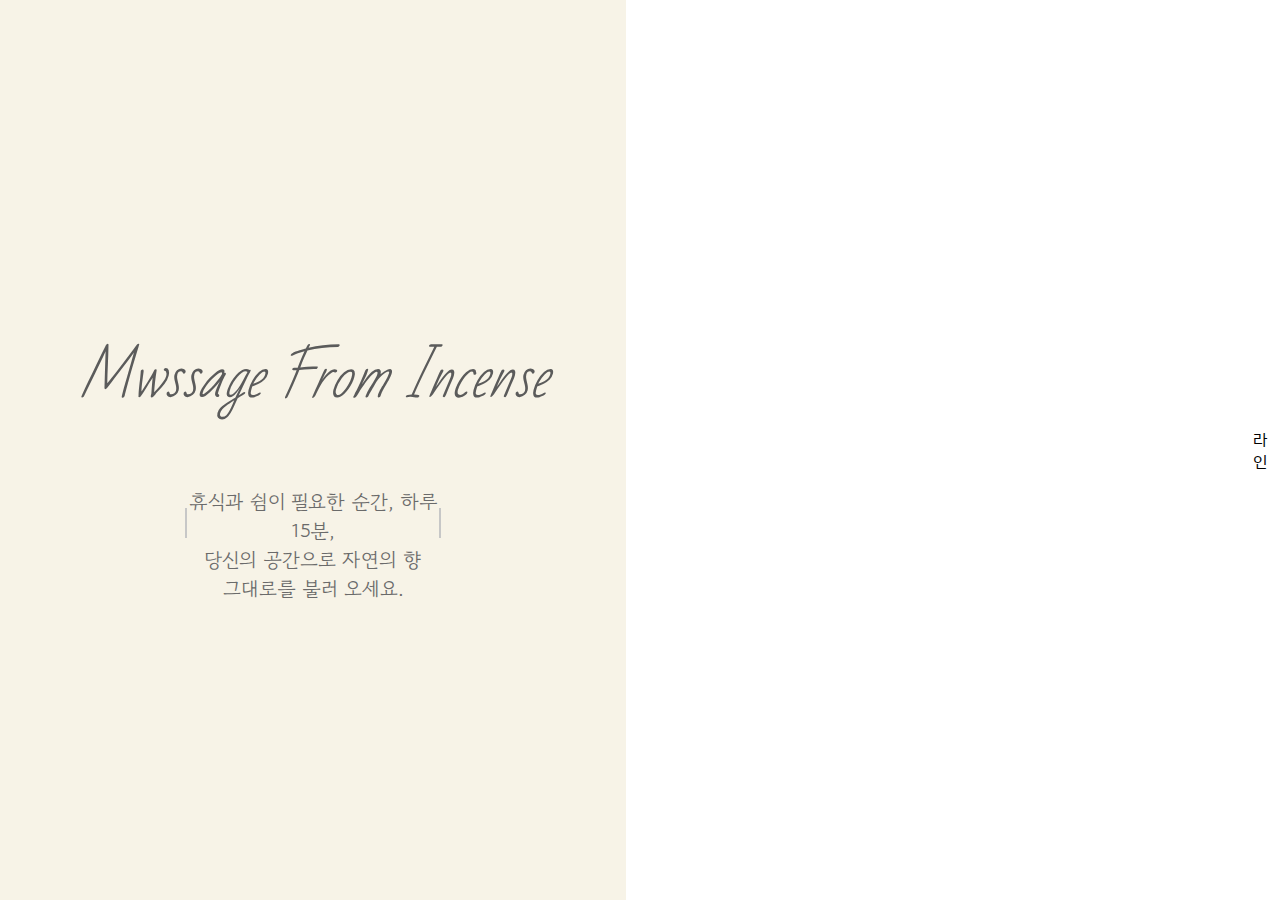
==== Insense/index.html @ ada9affb "sideportfolio" ====
<!DOCTYPE html>
<html lang="en">
<head>
  <meta charset="UTF-8">
  <meta http-equiv="X-UA-Compatible" content="IE=edge">
  <meta name="viewport" content="width=device-width, initial-scale=1.0">
  <title>Document</title>
  <link rel="stylesheet" href="./scss/style.css">
</head>
<body>
  <section id="text">
    <h2>Mwssage From Incense</h2>
    <p>
      휴식과 쉼이 필요한 순간, 하루 15분,<br>
      당신의 공간으로 자연의 향<br>
      그대로를 불러 오세요.
      <span id="left"></span>
      <span id="right"></span>
    </p>
  </section>

  <section id="img">
    <div id="botton">
      <div></div>
      <div></div>
      <div></div>
    </div>
  </section>

  <span>라인</span>
</body>
</html>
---- Insense/scss/style.css ----
@import url("https://fonts.googleapis.com/css2?family=Bad+Script&family=Gowun+Dodum&family=IBM+Plex+Sans+KR:wght@300;400;500&display=swap");
* {
  margin: 0;
  padding: 0;
  -webkit-box-sizing: border-box;
          box-sizing: border-box;
}

body {
  font-family: 'IBM Plex Sans KR', sans-serif;
  width: 100vw;
  height: 100vh;
  display: -webkit-box;
  display: -ms-flexbox;
  display: flex;
  -webkit-box-pack: center;
      -ms-flex-pack: center;
          justify-content: center;
  -webkit-box-align: center;
      -ms-flex-align: center;
          align-items: center;
  -webkit-box-orient: horizontal;
  -webkit-box-direction: normal;
      -ms-flex-direction: row;
          flex-direction: row;
}

body section {
  width: 50vw;
  height: 100vh;
}

body #text {
  display: -webkit-box;
  display: -ms-flexbox;
  display: flex;
  -webkit-box-pack: center;
      -ms-flex-pack: center;
          justify-content: center;
  -webkit-box-align: center;
      -ms-flex-align: center;
          align-items: center;
  -webkit-box-orient: vertical;
  -webkit-box-direction: normal;
      -ms-flex-direction: column;
          flex-direction: column;
  background-color: #F7F3E7;
}

body #text h2 {
  font-family: Bad Script;
  font-size: 55px;
  font-weight: normal;
  text-align: center;
  color: #5B5B5B;
  font-style: italic;
}

body #text p {
  font-family: Gowun Dodum;
  width: 20vw;
  height: 10vh;
  font-size: 20px;
  font-weight: normal;
  text-align: center;
  color: #6A6A6A;
  margin-top: 6vh;
  position: relative;
}

body #text p span {
  width: 2px;
  height: 30px;
  background-color: #C7C7C7;
  display: inline-block;
  position: absolute;
  top: 50%;
  -webkit-transform: translateY(-80%);
          transform: translateY(-80%);
}

body #text p #left {
  left: 0;
}

body #text p #right {
  right: 0;
}
/*# sourceMappingURL=style.css.map */
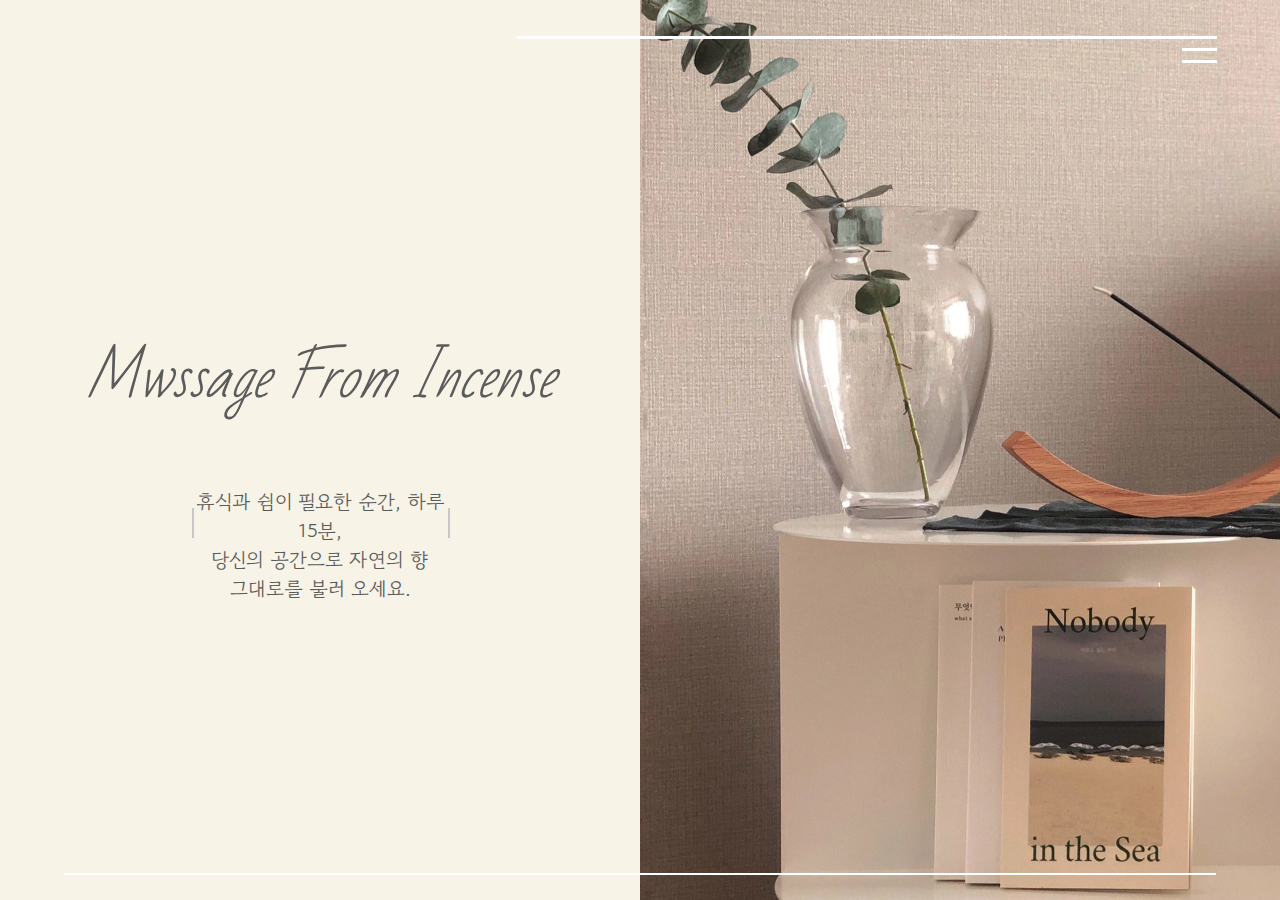
==== commit 6d3bb394: "sideportfolio" ====
--- a/Insense/index.html
+++ b/Insense/index.html
@@ -6,8 +6,10 @@
   <meta name="viewport" content="width=device-width, initial-scale=1.0">
   <title>Document</title>
   <link rel="stylesheet" href="./scss/style.css">
+  <script defer src="./js/main.js"></script>
 </head>
 <body>
+
   <section id="text">
     <h2>Mwssage From Incense</h2>
     <p>
@@ -20,13 +22,33 @@
   </section>
 
   <section id="img">
-    <div id="botton">
+    <div id="meun-botton">
       <div></div>
       <div></div>
       <div></div>
+
+      <nav>
+        <ul>
+          <li>
+            <a href="index.html">인센스</a>
+          </li>
+          <li>
+            <a href="index.html">종류</a>
+          </li>
+          <li>
+            <a href="index.html">추천</a>
+          </li>
+          <li>
+            <a href="index.html">사용법</a>
+          </li>
+          <li>
+            <a href="index.html">판매처</a>
+          </li>
+        </ul>
+      </nav>
     </div>
   </section>
 
-  <span>라인</span>
+  <span></span>
 </body>
 </html>--- a/Insense/scss/style.css
+++ b/Insense/scss/style.css
@@ -4,6 +4,15 @@
   padding: 0;
   -webkit-box-sizing: border-box;
           box-sizing: border-box;
+}
+
+ul {
+  list-style: none;
+}
+
+a {
+  color: #282828;
+  text-decoration: none;
 }
 
 body {
@@ -23,6 +32,7 @@
   -webkit-box-direction: normal;
       -ms-flex-direction: row;
           flex-direction: row;
+  overflow: hidden;
 }
 
 body section {
@@ -44,7 +54,7 @@
   -webkit-box-direction: normal;
       -ms-flex-direction: column;
           flex-direction: column;
-  background-color: #F7F3E7;
+  background: #F7F3E7;
 }
 
 body #text h2 {
@@ -63,7 +73,7 @@
   font-size: 20px;
   font-weight: normal;
   text-align: center;
-  color: #6A6A6A;
+  color: #5B5B5B;
   margin-top: 6vh;
   position: relative;
 }
@@ -75,15 +85,93 @@
   display: inline-block;
   position: absolute;
   top: 50%;
+  left: 0;
   -webkit-transform: translateY(-80%);
           transform: translateY(-80%);
 }
 
-body #text p #left {
-  left: 0;
+body #text p #right {
+  left: 100%;
 }
 
-body #text p #right {
+body #img {
+  background: url(../images/img.jpg) no-repeat;
+}
+
+body #img #meun-botton {
+  width: 41vw;
+  height: 8vh;
+  position: absolute;
+  top: 0;
   right: 0;
+  -webkit-transform: translateX(0);
+          transform: translateX(0);
+}
+
+body #img #meun-botton div {
+  margin: 4vh 4.9vw 0 0;
+  width: 35px;
+  height: 3px;
+  background: #fff;
+  position: absolute;
+  top: 0;
+  right: 0;
+  -webkit-transform: translateY(0);
+          transform: translateY(0);
+}
+
+body #img #meun-botton div:nth-child(1) {
+  width: 700px;
+}
+
+body #img #meun-botton div:nth-child(2) {
+  top: 12px;
+}
+
+body #img #meun-botton div:nth-child(3) {
+  top: 24px;
+}
+
+body #img #meun-botton nav {
+  width: 0vw;
+  height: 100vh;
+  background: #F7F3E7CC;
+  position: absolute;
+  top: -3%;
+  right: -4.9%;
+  -webkit-transform: translateY(0);
+          transform: translateY(0);
+  border-radius: 3vw 0 0 3vw;
+}
+
+body #img #meun-botton nav ul {
+  margin-top: 20vh;
+}
+
+body #img #meun-botton nav ul li a {
+  font-size: 20px;
+  font-weight: 400;
+  text-align: center;
+  color: #5B5B5B;
+  display: block;
+  padding: 2.5vh 0;
+  -webkit-transition: .3s;
+  transition: .3s;
+}
+
+body #img #meun-botton nav ul li a:hover {
+  background: #FFF0C299;
+  font-weight: 500;
+}
+
+body span {
+  position: absolute;
+  top: 97%;
+  left: 50%;
+  -webkit-transform: translateX(-50%);
+          transform: translateX(-50%);
+  width: 90vw;
+  height: 2px;
+  background: #fff;
 }
 /*# sourceMappingURL=style.css.map */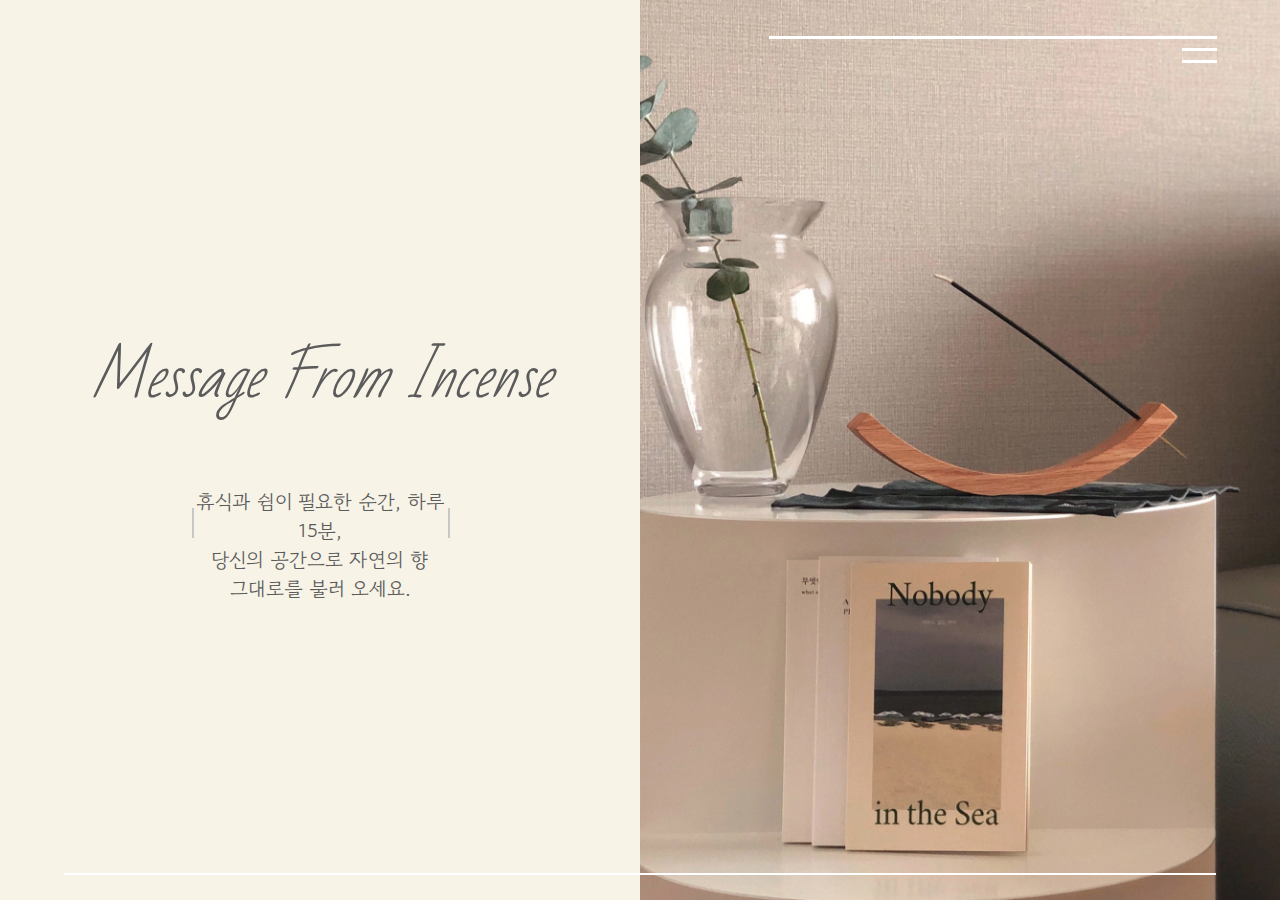
==== commit 01da04c5: "Insense" ====
--- a/Insense/index.html
+++ b/Insense/index.html
@@ -9,46 +9,47 @@
   <script defer src="./js/main.js"></script>
 </head>
 <body>
+  <div id="main-container">
+    <section id="text">
+      <h2>Message From Incense</h2>
+      <p>
+        휴식과 쉼이 필요한 순간, 하루 15분,<br>
+        당신의 공간으로 자연의 향<br>
+        그대로를 불러 오세요.
+        <span id="left"></span>
+        <span id="right"></span>
+      </p>
+    </section>
 
-  <section id="text">
-    <h2>Mwssage From Incense</h2>
-    <p>
-      휴식과 쉼이 필요한 순간, 하루 15분,<br>
-      당신의 공간으로 자연의 향<br>
-      그대로를 불러 오세요.
-      <span id="left"></span>
-      <span id="right"></span>
-    </p>
-  </section>
+    <section id="img">
+      <div id="meun-botton">
+        <div></div>
+        <div></div>
+        <div></div>
 
-  <section id="img">
-    <div id="meun-botton">
-      <div></div>
-      <div></div>
-      <div></div>
+        <nav>
+          <ul>
+            <li>
+              <a href="index.html">인센스</a>
+            </li>
+            <li>
+              <a href="kind.html">종류</a>
+            </li>
+            <li>
+              <a href="index.html">추천</a>
+            </li>
+            <li>
+              <a href="index.html">사용법</a>
+            </li>
+            <li>
+              <a href="index.html">판매처</a>
+            </li>
+          </ul>
+        </nav>
+      </div>
+    </section>
 
-      <nav>
-        <ul>
-          <li>
-            <a href="index.html">인센스</a>
-          </li>
-          <li>
-            <a href="index.html">종류</a>
-          </li>
-          <li>
-            <a href="index.html">추천</a>
-          </li>
-          <li>
-            <a href="index.html">사용법</a>
-          </li>
-          <li>
-            <a href="index.html">판매처</a>
-          </li>
-        </ul>
-      </nav>
-    </div>
-  </section>
-
-  <span></span>
+    <span></span>
+  </div>
 </body>
 </html>--- a/Insense/scss/style.css
+++ b/Insense/scss/style.css
@@ -1,4 +1,50 @@
 @import url("https://fonts.googleapis.com/css2?family=Bad+Script&family=Gowun+Dodum&family=IBM+Plex+Sans+KR:wght@300;400;500&display=swap");
+header {
+  position: fixed;
+  top: 0;
+  left: 0;
+  width: 100vw;
+  height: 10vh;
+  display: -webkit-box;
+  display: -ms-flexbox;
+  display: flex;
+  -webkit-box-pack: end;
+      -ms-flex-pack: end;
+          justify-content: flex-end;
+  -webkit-box-align: center;
+      -ms-flex-align: center;
+          align-items: center;
+  -webkit-box-orient: horizontal;
+  -webkit-box-direction: normal;
+      -ms-flex-direction: row;
+          flex-direction: row;
+}
+
+header nav ul {
+  width: 40vw;
+  height: 10vh;
+  display: -webkit-box;
+  display: -ms-flexbox;
+  display: flex;
+  -webkit-box-pack: space-evenly;
+      -ms-flex-pack: space-evenly;
+          justify-content: space-evenly;
+  -webkit-box-align: center;
+      -ms-flex-align: center;
+          align-items: center;
+  -webkit-box-orient: horizontal;
+  -webkit-box-direction: normal;
+      -ms-flex-direction: row;
+          flex-direction: row;
+}
+
+header nav ul li a {
+  font-size: 1.125em;
+  font-weight: 400;
+  text-align: center;
+  color: #5B5B5B;
+}
+
 * {
   margin: 0;
   padding: 0;
@@ -16,7 +62,20 @@
 }
 
 body {
+  width: 100vw;
+  overflow-x: hidden;
   font-family: 'IBM Plex Sans KR', sans-serif;
+}
+
+.test-barder1 {
+  border: 1px solid red;
+}
+
+.test-barder2 {
+  border: 1px solid blue;
+}
+
+#main-container {
   width: 100vw;
   height: 100vh;
   display: -webkit-box;
@@ -32,15 +91,14 @@
   -webkit-box-direction: normal;
       -ms-flex-direction: row;
           flex-direction: row;
-  overflow: hidden;
-}
-
-body section {
+}
+
+#main-container section {
   width: 50vw;
   height: 100vh;
 }
 
-body #text {
+#main-container #text {
   display: -webkit-box;
   display: -ms-flexbox;
   display: flex;
@@ -57,28 +115,35 @@
   background: #F7F3E7;
 }
 
-body #text h2 {
+#main-container #text h2 {
   font-family: Bad Script;
-  font-size: 55px;
+  font-size: 3.5em;
   font-weight: normal;
   text-align: center;
   color: #5B5B5B;
   font-style: italic;
-}
-
-body #text p {
+  position: relative;
+  top: -20vh;
+  left: 0;
+  opacity: 0;
+}
+
+#main-container #text p {
   font-family: Gowun Dodum;
   width: 20vw;
   height: 10vh;
-  font-size: 20px;
+  font-size: 1.25em;
   font-weight: normal;
   text-align: center;
   color: #5B5B5B;
+  position: relative;
+  top: 0;
+  left: -30vw;
   margin-top: 6vh;
-  position: relative;
-}
-
-body #text p span {
+  opacity: 0;
+}
+
+#main-container #text p span {
   width: 2px;
   height: 30px;
   background-color: #C7C7C7;
@@ -90,15 +155,16 @@
           transform: translateY(-80%);
 }
 
-body #text p #right {
+#main-container #text p #right {
   left: 100%;
 }
 
-body #img {
-  background: url(../images/img.jpg) no-repeat;
-}
-
-body #img #meun-botton {
+#main-container #img {
+  background: url(../images/img.jpg) no-repeat 50% 50%/cover;
+  opacity: 0;
+}
+
+#main-container #img #meun-botton {
   width: 41vw;
   height: 8vh;
   position: absolute;
@@ -106,9 +172,10 @@
   right: 0;
   -webkit-transform: translateX(0);
           transform: translateX(0);
-}
-
-body #img #meun-botton div {
+  cursor: pointer;
+}
+
+#main-container #img #meun-botton div {
   margin: 4vh 4.9vw 0 0;
   width: 35px;
   height: 3px;
@@ -118,21 +185,23 @@
   right: 0;
   -webkit-transform: translateY(0);
           transform: translateY(0);
-}
-
-body #img #meun-botton div:nth-child(1) {
-  width: 700px;
-}
-
-body #img #meun-botton div:nth-child(2) {
+  -webkit-transition: .5s;
+  transition: .5s;
+}
+
+#main-container #img #meun-botton div:nth-child(1) {
+  width: 35vw;
+}
+
+#main-container #img #meun-botton div:nth-child(2) {
   top: 12px;
 }
 
-body #img #meun-botton div:nth-child(3) {
+#main-container #img #meun-botton div:nth-child(3) {
   top: 24px;
 }
 
-body #img #meun-botton nav {
+#main-container #img #meun-botton nav {
   width: 0vw;
   height: 100vh;
   background: #F7F3E7CC;
@@ -144,12 +213,12 @@
   border-radius: 3vw 0 0 3vw;
 }
 
-body #img #meun-botton nav ul {
+#main-container #img #meun-botton nav ul {
   margin-top: 20vh;
 }
 
-body #img #meun-botton nav ul li a {
-  font-size: 20px;
+#main-container #img #meun-botton nav ul li a {
+  font-size: 1.25em;
   font-weight: 400;
   text-align: center;
   color: #5B5B5B;
@@ -159,12 +228,16 @@
   transition: .3s;
 }
 
-body #img #meun-botton nav ul li a:hover {
+#main-container #img #meun-botton nav ul li a:hover {
   background: #FFF0C299;
   font-weight: 500;
 }
 
-body span {
+#main-container #img #meun-botton:hover div {
+  background: #FFF0C2;
+}
+
+#main-container span {
   position: absolute;
   top: 97%;
   left: 50%;
@@ -174,4 +247,94 @@
   height: 2px;
   background: #fff;
 }
+
+#kind-container {
+  width: 100vw;
+  height: 238.5vh;
+  background: #E9E3DD;
+}
+
+#kind-container span {
+  text-indent: -9999em;
+  width: 1px;
+  height: 216vh;
+  background: #D4CDCA;
+  position: absolute;
+  top: 15%;
+  left: 50%;
+  -webkit-transform: translateX(-50%);
+          transform: translateX(-50%);
+}
+
+#kind-container #content {
+  padding: 20vh 0;
+  display: -webkit-box;
+  display: -ms-flexbox;
+  display: flex;
+  -webkit-box-pack: center;
+      -ms-flex-pack: center;
+          justify-content: center;
+  -webkit-box-align: center;
+      -ms-flex-align: center;
+          align-items: center;
+  -webkit-box-orient: vertical;
+  -webkit-box-direction: normal;
+      -ms-flex-direction: column;
+          flex-direction: column;
+}
+
+#kind-container #content > div {
+  width: 60vw;
+  height: 45vh;
+  display: -webkit-box;
+  display: -ms-flexbox;
+  display: flex;
+  -webkit-box-pack: space-evenly;
+      -ms-flex-pack: space-evenly;
+          justify-content: space-evenly;
+  -webkit-box-align: center;
+      -ms-flex-align: center;
+          align-items: center;
+  -webkit-box-orient: horizontal;
+  -webkit-box-direction: normal;
+      -ms-flex-direction: row;
+          flex-direction: row;
+}
+
+#kind-container #content > div #textWrap {
+  width: 50vw;
+  font-size: 1em;
+  font-weight: normal;
+  text-align: center;
+  color: #282828;
+}
+
+#kind-container #content > div #textWrap strong {
+  font-size: 1.25em;
+  font-weight: 500;
+  text-align: center;
+  color: #282828;
+}
+
+#kind-container #content > div #imgwrap {
+  width: 50vw;
+  display: -webkit-box;
+  display: -ms-flexbox;
+  display: flex;
+  -webkit-box-pack: center;
+      -ms-flex-pack: center;
+          justify-content: center;
+  -webkit-box-align: center;
+      -ms-flex-align: center;
+          align-items: center;
+  -webkit-box-orient: horizontal;
+  -webkit-box-direction: normal;
+      -ms-flex-direction: row;
+          flex-direction: row;
+}
+
+#kind-container #content > div #imgwrap div {
+  width: 15vw;
+  height: 40vh;
+}
 /*# sourceMappingURL=style.css.map */